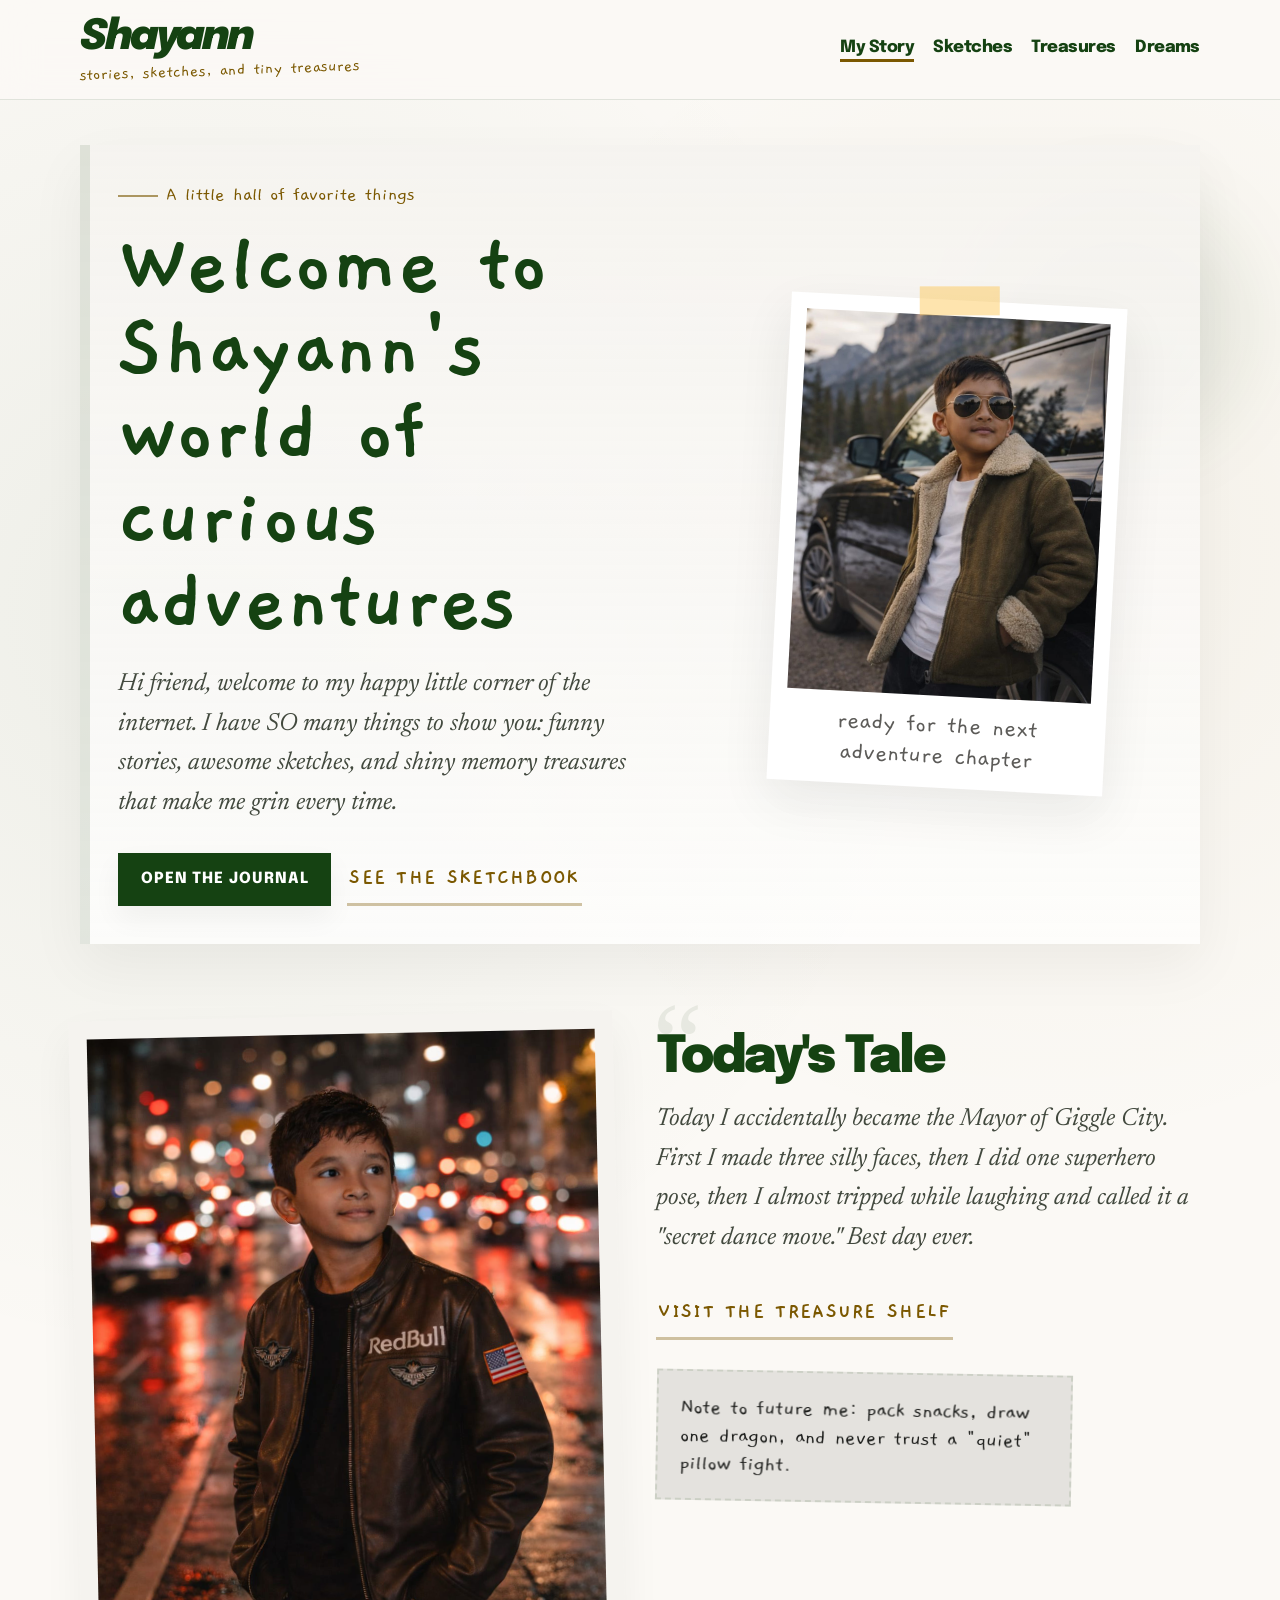
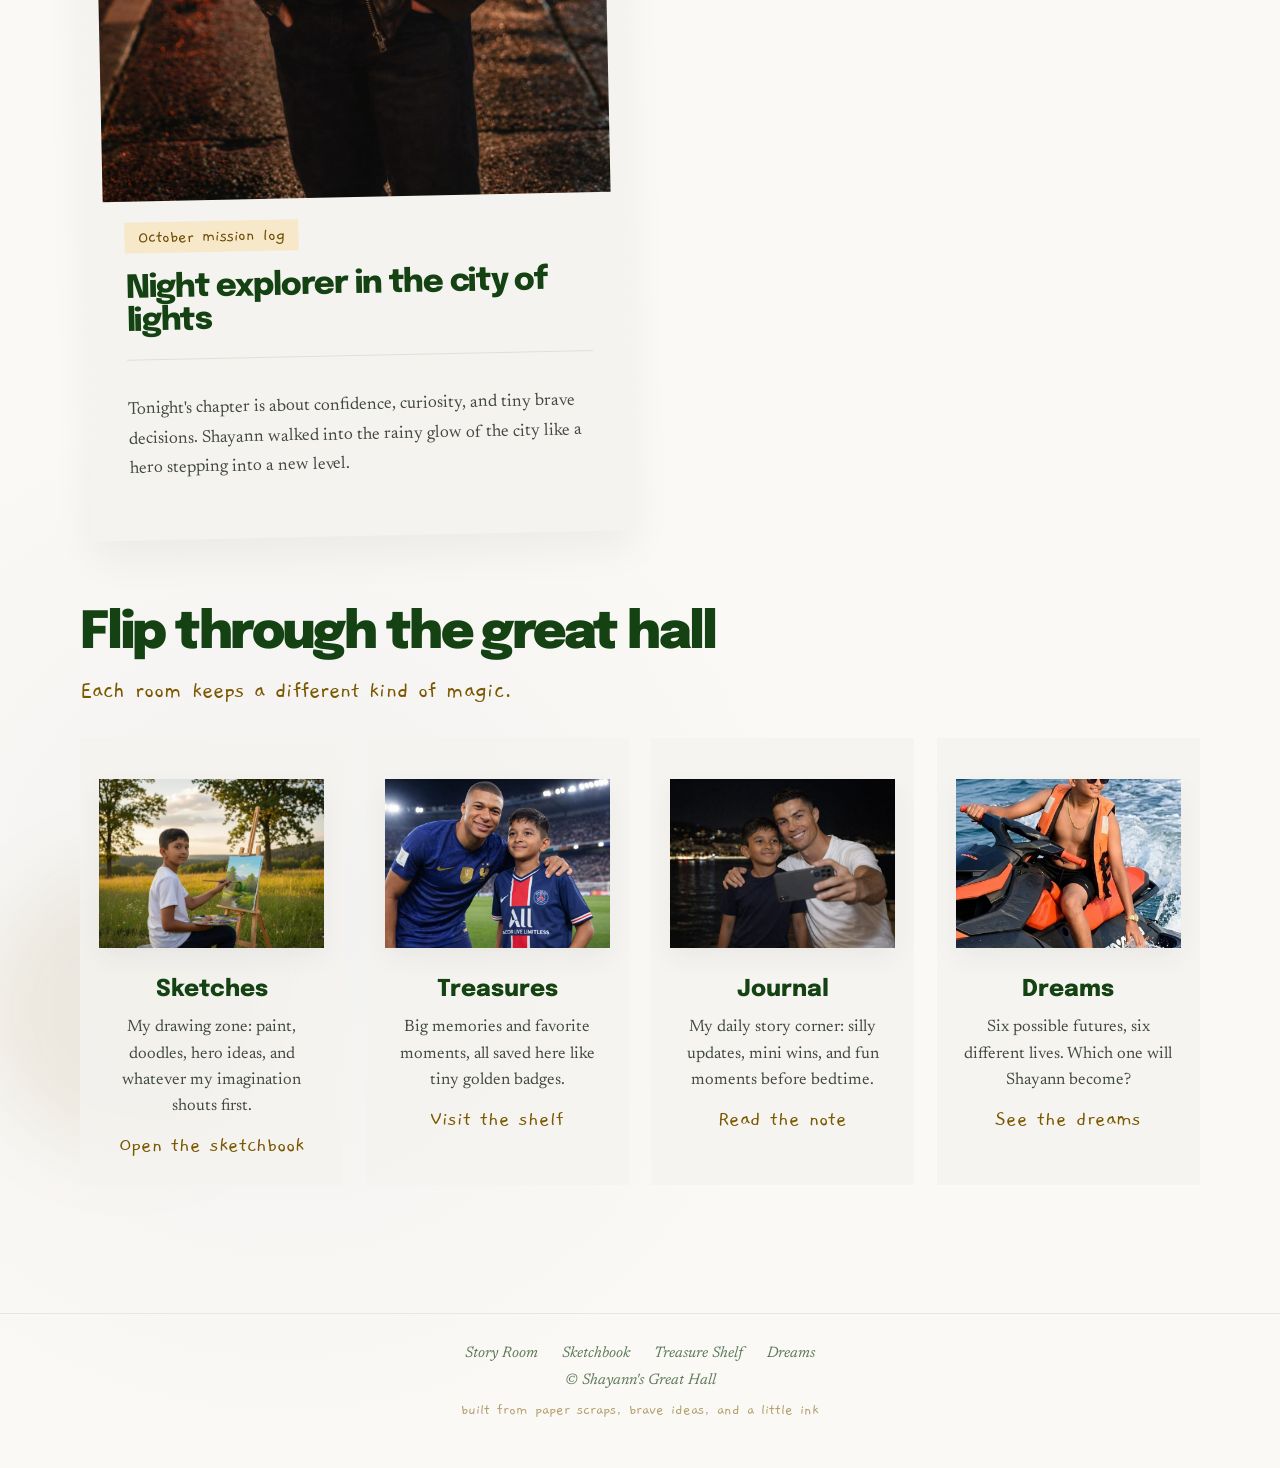
==== site/index.html @ 2a600a36 "Add new pages for My Story and My Treasures, including HTML structure and styling - Created 'my_stor" ====
<!DOCTYPE html>
<html lang="en">
  <head>
    <meta charset="utf-8" />
    <meta name="viewport" content="width=device-width, initial-scale=1.0" />
    <title>Shayann | My Story</title>
    <link rel="preconnect" href="https://fonts.googleapis.com" />
    <link rel="preconnect" href="https://fonts.gstatic.com" crossorigin />
    <link
      href="https://fonts.googleapis.com/css2?family=Epilogue:wght@700;800;900&family=Newsreader:ital,wght@0,400;0,600;1,400;1,600&family=Gaegu:wght@400;700&display=swap"
      rel="stylesheet"
    />
    <link rel="stylesheet" href="assets/styles.css" />
  </head>
  <body>
    <div class="site-shell">
      <header class="site-header">
        <div class="container header-inner">
          <div class="brand-lockup">
            <a class="brand-mark" href="index.html">Shayann</a>
            <div class="brand-note">stories, sketches, and tiny treasures</div>
          </div>
          <nav class="site-nav" aria-label="Primary">
            <a class="nav-link active" href="index.html">My Story</a>
            <a class="nav-link" href="sketches.html">Sketches</a>
            <a class="nav-link" href="treasures.html">Treasures</a>
            <a class="nav-link" href="dreams.html">Dreams</a>
          </nav>
        </div>
      </header>

      <main class="main-content page-atmosphere">
        <div class="container">
          <section class="hero">
            <div class="hero-copy">
              <div class="eyebrow">A little hall of favorite things</div>
              <h1 class="display-title">Welcome to Shayann's world of curious adventures</h1>
              <p class="lead">
                Hi friend, welcome to my happy little corner of the internet. I have SO many things to show you:
                funny stories, awesome sketches, and shiny memory treasures that make me grin every time.
              </p>
              <div class="actions">
                <a class="button" href="#today-tale">Open the journal</a>
                <a class="ghost-button" href="sketches.html">See the sketchbook</a>
              </div>
            </div>

            <figure class="paper-photo">
              <img
                src="assets/images/shayann-suv-mountain-sunglasses.jpeg"
                alt="Shayann standing near a black SUV with mountain scenery in the background"
              />
              <figcaption class="paper-caption">ready for the next adventure chapter</figcaption>
            </figure>
          </section>

          <section class="section story-grid" id="today-tale">
            <article class="paper-card">
              <img
                src="assets/images/shayann-city-lights-leather-jacket.jpeg"
                alt="Shayann in a city street at night with glowing lights in the background"
              />
              <div class="paper-body">
                <div class="date-badge">October mission log</div>
                <h3>Night explorer in the city of lights</h3>
                <div class="story-summary">
                  <p>
                    Tonight's chapter is about confidence, curiosity, and tiny brave decisions. Shayann walked into the
                    rainy glow of the city like a hero stepping into a new level.
                  </p>
                </div>
              </div>
            </article>

            <div>
              <div style="position: relative; padding-top: 1rem;">
                <div class="quote-mark">“</div>
                <h2 class="section-title">Today's Tale</h2>
                <p class="lead" style="margin-top: 0; max-width: 100%;">
                  Today I accidentally became the Mayor of Giggle City. First I made three silly faces, then I did
                  one superhero pose, then I almost tripped while laughing and called it a "secret dance move." 
                  Best day ever.
                </p>
                <div class="actions">
                  <a class="ghost-button" href="treasures.html">Visit the treasure shelf</a>
                </div>
              </div>

              <aside class="sketch-note-card" style="margin-top: 2rem;">
                <p>Note to future me: pack snacks, draw one dragon, and never trust a "quiet" pillow fight.</p>
              </aside>
            </div>
          </section>

          <section class="section">
            <h2 class="section-title">Flip through the great hall</h2>
            <p class="section-note">Each room keeps a different kind of magic.</p>

            <div class="portal-grid">
              <a class="portal-card" href="sketches.html">
                <figure class="portal-thumb">
                  <img src="assets/images/shayann-painting-field.jpeg" alt="Shayann painting in a field" />
                </figure>
                <h3>Sketches</h3>
                <p>My drawing zone: paint, doodles, hero ideas, and whatever my imagination shouts first.</p>
                <span>Open the sketchbook</span>
              </a>

              <a class="portal-card" href="treasures.html">
                <figure class="portal-thumb">
                  <img src="assets/images/shayann-mbappe-stadium.jpeg" alt="Shayann at a football stadium" />
                </figure>
                <h3>Treasures</h3>
                <p>Big memories and favorite moments, all saved here like tiny golden badges.</p>
                <span>Visit the shelf</span>
              </a>

              <a class="portal-card" href="#today-tale">
                <figure class="portal-thumb">
                  <img src="assets/images/shayann-waterfront-ronaldo-selfie.jpeg" alt="Night selfie by the water" />
                </figure>
                <h3>Journal</h3>
                <p>My daily story corner: silly updates, mini wins, and fun moments before bedtime.</p>
                <span>Read the note</span>
              </a>
            </a>

              <a class="portal-card" href="dreams.html">
                <figure class="portal-thumb">
                  <img src="assets/images/dream-jetski-adventure.jpeg" alt="Shayann riding a jetski on the sea with a big smile" />
                </figure>
                <h3>Dreams</h3>
                <p>Six possible futures, six different lives. Which one will Shayann become?</p>
                <span>See the dreams</span>
              </a>
            </div>
          </section>
        </div>
      </main>

      <footer class="site-footer">
        <div class="container footer-inner">
          <div class="footer-links">
            <a href="index.html">Story Room</a>
            <a href="sketches.html">Sketchbook</a>
            <a href="treasures.html">Treasure Shelf</a>
            <a href="dreams.html">Dreams</a>
          </div>
          <div class="footer-copy">© Shayann's Great Hall</div>
          <div class="footer-flourish">built from paper scraps, brave ideas, and a little ink</div>
        </div>
      </footer>
    </div>
  </body>
</html>
---- site/assets/styles.css ----
:root {
  --bg: #fbf9f5;
  --paper: #f5f3ef;
  --paper-strong: #eae8e4;
  --paper-ink: #e4e2de;
  --text: #1b1c1a;
  --text-soft: #42493e;
  --primary: #154212;
  --secondary: #7b5800;
  --secondary-soft: #fdc34d;
  --tertiary: #003091;
  --outline: #c2c9bb;
  --shadow: rgba(27, 28, 26, 0.08);
  --shadow-soft: rgba(27, 28, 26, 0.05);
  --motion-fast: 180ms;
  --motion-mid: 260ms;
  --motion-slow: 520ms;
  --max-width: 1120px;
}

@keyframes riseFadeIn {
  from {
    opacity: 0;
    transform: translateY(18px);
  }
  to {
    opacity: 1;
    transform: translateY(0);
  }
}

@keyframes portalSheen {
  from {
    transform: translateX(-120%);
  }
  to {
    transform: translateX(120%);
  }
}

* {
  box-sizing: border-box;
}

html {
  scroll-behavior: smooth;
}

body {
  margin: 0;
  color: var(--text);
  background:
    radial-gradient(circle at 15% 20%, rgba(21, 66, 18, 0.06), transparent 28%),
    radial-gradient(circle at 82% 18%, rgba(123, 88, 0, 0.05), transparent 22%),
    radial-gradient(circle at 22% 82%, rgba(0, 48, 145, 0.04), transparent 20%),
    var(--bg);
  font-family: "Newsreader", serif;
}

body::before {
  content: "";
  position: fixed;
  inset: 0;
  pointer-events: none;
  opacity: 0.4;
  background-image: radial-gradient(rgba(21, 66, 18, 0.08) 0.7px, transparent 0.7px);
  background-size: 24px 24px;
}

a {
  color: inherit;
  text-decoration: none;
}

img {
  display: block;
  max-width: 100%;
}

.site-shell {
  position: relative;
  overflow-x: clip;
}

.container {
  width: min(calc(100% - 2rem), var(--max-width));
  margin: 0 auto;
}

.site-header {
  position: sticky;
  top: 0;
  z-index: 20;
  backdrop-filter: blur(18px);
  background: rgba(251, 249, 245, 0.9);
  border-bottom: 1px solid rgba(194, 201, 187, 0.45);
}

.header-inner {
  display: flex;
  align-items: center;
  justify-content: space-between;
  gap: 1.25rem;
  padding: 1.1rem 0;
}

.brand-lockup {
  display: flex;
  flex-direction: column;
  gap: 0.2rem;
}

.brand-mark {
  font-family: "Epilogue", sans-serif;
  font-size: clamp(2rem, 4vw, 2.6rem);
  font-weight: 900;
  font-style: italic;
  color: var(--primary);
  letter-spacing: -0.06em;
  line-height: 0.95;
}

.brand-note {
  font-family: "Gaegu", cursive;
  font-size: 1.1rem;
  color: var(--secondary);
  transform: rotate(-2deg);
}

.site-nav {
  display: flex;
  flex-wrap: wrap;
  align-items: center;
  justify-content: flex-end;
  gap: 0.8rem 1.2rem;
}

.nav-link {
  position: relative;
  font-family: "Epilogue", sans-serif;
  font-size: 1.05rem;
  font-weight: 800;
  letter-spacing: -0.03em;
  color: var(--primary);
  padding-bottom: 0.25rem;
  transition: color 180ms ease, transform 180ms ease;
}

.nav-link:hover,
.nav-link:focus-visible {
  color: var(--secondary);
  transform: rotate(-1deg);
}

.nav-link.active::after {
  content: "";
  position: absolute;
  left: 0;
  right: 0;
  bottom: -0.1rem;
  height: 0.18rem;
  background: var(--secondary);
}

.main-content {
  padding: 2.8rem 0 4rem;
}

.main-content > .container > * {
  animation: riseFadeIn var(--motion-slow) ease both;
}

.main-content > .container > *:nth-child(2) {
  animation-delay: 80ms;
}

.main-content > .container > *:nth-child(3) {
  animation-delay: 150ms;
}

.main-content > .container > *:nth-child(4) {
  animation-delay: 220ms;
}

.page-atmosphere {
  position: relative;
}

.page-atmosphere::before,
.page-atmosphere::after {
  content: "";
  position: absolute;
  border-radius: 999px;
  filter: blur(36px);
  pointer-events: none;
  z-index: -1;
}

.page-atmosphere::before {
  top: 6rem;
  right: 2rem;
  width: 16rem;
  height: 16rem;
  background: rgba(21, 66, 18, 0.08);
}

.page-atmosphere::after {
  bottom: 6rem;
  left: -1rem;
  width: 18rem;
  height: 18rem;
  background: rgba(123, 88, 0, 0.08);
}

.hero {
  position: relative;
  display: grid;
  grid-template-columns: 1.15fr 0.85fr;
  gap: 2rem;
  align-items: center;
  padding: clamp(1.5rem, 3vw, 2.8rem);
  background: linear-gradient(180deg, rgba(245, 243, 239, 0.95), rgba(255, 255, 255, 0.72));
  box-shadow: 0 22px 54px var(--shadow-soft);
  transform: rotate(-0.45deg);
}

.hero::before {
  content: "";
  position: absolute;
  inset: 0;
  border-left: 10px solid rgba(194, 201, 187, 0.45);
  pointer-events: none;
}

.hero-copy {
  position: relative;
  z-index: 1;
}

.eyebrow {
  display: inline-flex;
  align-items: center;
  gap: 0.5rem;
  margin-bottom: 1rem;
  font-family: "Gaegu", cursive;
  font-size: 1.25rem;
  color: var(--secondary);
}

.eyebrow::before {
  content: "";
  width: 2.5rem;
  height: 0.12rem;
  background: rgba(123, 88, 0, 0.6);
}

.display-title {
  margin: 0;
  font-family: "Gaegu", cursive;
  font-size: clamp(3rem, 7vw, 5.6rem);
  line-height: 0.94;
  color: var(--primary);
}

.lead {
  max-width: 34rem;
  margin: 1.25rem 0 0;
  font-size: clamp(1.18rem, 2vw, 1.55rem);
  line-height: 1.6;
  color: var(--text-soft);
  font-style: italic;
}

.actions {
  display: flex;
  flex-wrap: wrap;
  gap: 1rem;
  margin-top: 1.8rem;
}

.button,
.ghost-button {
  display: inline-flex;
  align-items: center;
  justify-content: center;
  padding: 0.95rem 1.4rem;
  font-family: "Epilogue", sans-serif;
  font-size: 0.96rem;
  font-weight: 800;
  letter-spacing: 0.06em;
  text-transform: uppercase;
  transition: transform var(--motion-fast) ease, background var(--motion-fast) ease, color var(--motion-fast) ease, box-shadow var(--motion-fast) ease;
}

.button {
  color: #fff;
  background: var(--primary);
  box-shadow: 0 12px 28px var(--shadow-soft);
}

.button:hover,
.button:focus-visible {
  transform: translateY(-3px) rotate(1deg);
  box-shadow: 0 14px 30px var(--shadow-soft);
}

.ghost-button {
  color: var(--secondary);
  border-bottom: 0.2rem solid rgba(123, 88, 0, 0.35);
  font-family: "Gaegu", cursive;
  font-size: 1.35rem;
  padding: 0.75rem 0.15rem;
}

.ghost-button:hover,
.ghost-button:focus-visible {
  transform: translateY(-2px) rotate(-2deg);
}

.paper-photo {
  position: relative;
  width: min(100%, 21rem);
  margin-inline: auto;
  padding: 1rem;
  background: #fff;
  box-shadow: 0 20px 50px var(--shadow);
  transform: rotate(3deg);
}

.paper-photo::before {
  content: "";
  position: absolute;
  top: -0.9rem;
  left: 50%;
  width: 5rem;
  height: 1.8rem;
  transform: translateX(-50%) rotate(-3deg);
  background: rgba(253, 195, 77, 0.45);
}

.paper-photo img {
  aspect-ratio: 4 / 5;
  object-fit: cover;
}

.paper-caption {
  margin: 0.9rem 0 0;
  text-align: center;
  font-family: "Gaegu", cursive;
  font-size: 1.6rem;
  color: #5c5b58;
}

.section {
  margin-top: 4.5rem;
}

.section-title {
  margin: 0 0 1rem;
  font-family: "Epilogue", sans-serif;
  font-size: clamp(2rem, 4vw, 3.2rem);
  font-weight: 900;
  letter-spacing: -0.05em;
  color: var(--primary);
}

.section-note {
  margin: 0 0 2rem;
  font-family: "Gaegu", cursive;
  font-size: 1.5rem;
  color: var(--secondary);
}

.story-grid,
.feature-grid {
  display: grid;
  grid-template-columns: repeat(2, minmax(0, 1fr));
  gap: 2rem;
  align-items: start;
}

.paper-card,
.artifact-card,
.metric-card,
.sketch-card,
.feature-card {
  position: relative;
  background: var(--paper);
  box-shadow: 0 18px 42px var(--shadow-soft);
}

.paper-card,
.artifact-card,
.sketch-card,
.dream-card,
.feature-visual,
.portal-card {
  transition: box-shadow var(--motion-mid) ease, translate var(--motion-mid) ease, filter var(--motion-mid) ease;
}

.paper-card:hover,
.paper-card:focus-within,
.artifact-card:hover,
.artifact-card:focus-within,
.sketch-card:hover,
.sketch-card:focus-within,
.dream-card:hover,
.dream-card:focus-within,
.feature-visual:hover,
.feature-visual:focus-within,
.portal-card:hover,
.portal-card:focus-within {
  translate: 0 -6px;
  box-shadow: 0 24px 50px var(--shadow);
  filter: saturate(1.04);
}

.paper-card {
  padding: 1.1rem;
  transform: rotate(-1.2deg);
}

.paper-card img,
.feature-visual img,
.artifact-image img,
.sketch-image img {
  width: 100%;
  height: 100%;
  object-fit: cover;
  object-position: center;
}

.paper-card .paper-body,
.artifact-body,
.feature-copy,
.metric-card,
.sketch-note-card {
  padding: 1.35rem;
}

.paper-meta,
.small-meta {
  display: inline-flex;
  align-items: center;
  gap: 0.45rem;
  font-family: "Gaegu", cursive;
  color: #77715f;
}

.paper-body h3,
.feature-copy h3,
.artifact-body h3,
.sketch-body h3 {
  margin: 0.45rem 0 0;
  font-family: "Epilogue", sans-serif;
  font-size: 2rem;
  font-weight: 800;
  letter-spacing: -0.04em;
  color: var(--primary);
}

.paper-body p,
.feature-copy p,
.artifact-body p,
.sketch-body p,
.metric-card p {
  color: var(--text-soft);
  line-height: 1.7;
  font-size: 1.08rem;
}

.quote-mark {
  position: absolute;
  top: -2.4rem;
  left: -0.2rem;
  font-size: 7rem;
  color: rgba(21, 66, 18, 0.08);
  font-family: serif;
}

.sketch-note-card {
  max-width: 26rem;
  background: var(--paper-ink);
  border: 2px dashed rgba(194, 201, 187, 0.7);
  transform: rotate(1deg);
}

.sketch-note-card p {
  margin: 0;
  font-family: "Gaegu", cursive;
  font-size: 1.4rem;
}

.portal-grid,
.artifact-grid,
.sketch-grid {
  display: grid;
  gap: 1.4rem;
}

.portal-grid,
.artifact-grid {
  grid-template-columns: repeat(auto-fill, minmax(220px, 1fr));
}

.artifact-grid {
  grid-template-columns: repeat(3, minmax(0, 1fr));
}

.portal-card {
  display: flex;
  flex-direction: column;
  align-items: center;
  text-align: center;
  gap: 0.85rem;
  padding: 1.6rem 1.2rem;
  background: rgba(245, 243, 239, 0.82);
  transition: transform 180ms ease, border-color 180ms ease;
}

.portal-card:hover,
.portal-card:focus-visible {
  transform: translateY(-6px);
}

.portal-card:focus-visible {
  outline: 3px solid rgba(0, 48, 145, 0.45);
  outline-offset: 4px;
}

.portal-icon {
  width: 6.4rem;
  aspect-ratio: 1;
  display: grid;
  place-items: center;
  border-radius: 999px;
  border: 4px dashed rgba(21, 66, 18, 0.18);
  background: var(--paper-strong);
  font-size: 2.5rem;
  color: var(--primary);
  font-family: "Epilogue", sans-serif;
  font-weight: 900;
}

.portal-thumb {
  position: relative;
  width: 100%;
  aspect-ratio: 4 / 3;
  overflow: hidden;
  box-shadow: 0 10px 26px var(--shadow-soft);
}

.portal-thumb img {
  width: 100%;
  height: 100%;
  object-fit: cover;
  transition: transform var(--motion-mid) ease;
}

.portal-thumb::after {
  content: "";
  position: absolute;
  inset: 0;
  background: linear-gradient(112deg, transparent 28%, rgba(255, 255, 255, 0.55) 48%, transparent 70%);
  transform: translateX(-120%);
  pointer-events: none;
}

.portal-card:hover .portal-thumb img,
.portal-card:focus-visible .portal-thumb img {
  transform: scale(1.07);
}

.portal-card:hover .portal-thumb::after,
.portal-card:focus-visible .portal-thumb::after {
  animation: portalSheen 900ms ease;
}

.portal-card h3,
.portal-card p,
.portal-card span {
  margin: 0;
}

.portal-card h3 {
  font-family: "Epilogue", sans-serif;
  font-size: 1.45rem;
  font-weight: 800;
  color: var(--primary);
}

.portal-card p {
  color: var(--text-soft);
  font-size: 1.03rem;
  line-height: 1.6;
}

.portal-card span {
  font-family: "Gaegu", cursive;
  font-size: 1.35rem;
  color: var(--secondary);
}

.page-title {
  margin-bottom: 2.5rem;
}

.page-title h1 {
  margin: 0;
  display: inline-block;
  position: relative;
  font-family: "Epilogue", sans-serif;
  font-size: clamp(3rem, 6vw, 4.8rem);
  font-weight: 900;
  color: var(--primary);
  letter-spacing: -0.06em;
  transform: rotate(-1deg);
}

.page-title h1::after {
  content: "";
  position: absolute;
  left: 0;
  right: 0;
  bottom: -0.35rem;
  height: 0.35rem;
  background: rgba(123, 88, 0, 0.2);
}

.page-title p {
  margin: 0.9rem 0 0;
  font-family: "Gaegu", cursive;
  font-size: 1.7rem;
  color: var(--secondary);
  transform: rotate(1deg);
}

.sketch-grid {
  grid-template-columns: 1.2fr 0.85fr 1.1fr;
  align-items: start;
}

.sketch-card {
  padding: 1rem;
  border: 2px solid var(--primary);
  border-radius: 2% 98% 4% 96% / 96% 4% 98% 2%;
}

.sketch-card:nth-child(1) {
  transform: rotate(-2deg);
}

.sketch-card:nth-child(2) {
  transform: rotate(3deg) translateY(3rem);
}

.sketch-card:nth-child(3) {
  transform: rotate(-1deg) translateY(1.5rem);
}

.sketch-image {
  overflow: hidden;
  background: var(--paper-strong);
}

.sketch-image.portrait {
  aspect-ratio: 4 / 5;
}

.sketch-image.square {
  aspect-ratio: 1;
}

.sketch-image.wide {
  aspect-ratio: 16 / 9;
}

.sketch-image.selfie-frame {
  aspect-ratio: 4 / 5;
}

.sketch-image.selfie-frame img {
  object-position: center top;
}

.sketch-body {
  padding-top: 1rem;
}

.annotation {
  margin-top: 0.8rem;
  font-family: "Gaegu", cursive;
  color: var(--secondary);
  font-size: 1.35rem;
}

.cta-panel {
  position: relative;
  margin-top: 4rem;
  padding: 2rem 1.5rem;
  text-align: center;
}

.cta-panel::before {
  content: "";
  position: absolute;
  inset: 15% 32%;
  background: rgba(15, 69, 190, 0.08);
  filter: blur(40px);
  border-radius: 999px;
}

.cta-panel > * {
  position: relative;
  z-index: 1;
}

.feature-grid {
  grid-template-columns: 1.2fr 0.8fr;
}

.feature-visual {
  position: relative;
  padding: 0.8rem;
  background: #fff;
  box-shadow: 0 24px 52px var(--shadow);
  transform: rotate(1deg);
}

.feature-visual::before {
  content: "Magic found here";
  position: absolute;
  top: 1rem;
  right: 1rem;
  padding: 0.3rem 0.75rem;
  background: var(--secondary-soft);
  font-family: "Gaegu", cursive;
  font-size: 1.15rem;
  transform: rotate(-2deg);
}

.feature-visual img {
  aspect-ratio: 4 / 3;
}

.feature-copy {
  background: rgba(245, 243, 239, 0.92);
}

.stat-list {
  display: grid;
  gap: 0.8rem;
  margin-top: 1.4rem;
}

.stat-row {
  display: flex;
  align-items: center;
  justify-content: space-between;
  gap: 1rem;
  padding-bottom: 0.55rem;
  border-bottom: 1px solid rgba(194, 201, 187, 0.4);
}

.stat-row span:first-child {
  font-family: "Gaegu", cursive;
  font-size: 1.3rem;
  color: var(--secondary);
}

.stat-row strong {
  font-family: "Epilogue", sans-serif;
  font-size: 1.35rem;
  color: var(--primary);
}

.artifact-card {
  display: flex;
  flex-direction: column;
  min-height: 100%;
  padding: 1rem;
}

.date-badge {
  display: inline-flex;
  align-items: center;
  gap: 0.45rem;
  margin-bottom: 0.7rem;
  padding: 0.25rem 0.8rem;
  background: rgba(253, 195, 77, 0.23);
  font-family: "Gaegu", cursive;
  font-size: 1.15rem;
  color: #6b4b00;
}

.story-summary {
  margin-top: 1.35rem;
  padding-top: 1.1rem;
  border-top: 1px solid rgba(194, 201, 187, 0.45);
}

.artifact-card:nth-child(1) {
  transform: rotate(-1deg);
}

.artifact-card:nth-child(2) {
  background: var(--paper-ink);
  transform: rotate(1deg);
}

.artifact-card:nth-child(3) {
  transform: rotate(-2deg);
}

.artifact-image {
  position: relative;
  overflow: hidden;
  aspect-ratio: 4 / 3;
}

.artifact-image.portrait-frame {
  aspect-ratio: 4 / 5;
  background: #f7f4ef;
}

.artifact-image.portrait-frame img {
  object-fit: contain;
  object-position: center top;
  padding: 0.35rem;
}

.artifact-tag {
  position: absolute;
  top: 0.7rem;
  right: 0.7rem;
  padding: 0.35rem 0.55rem;
  background: var(--tertiary);
  color: #fff;
  font-family: "Epilogue", sans-serif;
  font-size: 0.7rem;
  font-weight: 800;
  text-transform: uppercase;
  letter-spacing: 0.08em;
}

.meter {
  margin-top: auto;
}

.meter-row {
  display: flex;
  justify-content: space-between;
  align-items: center;
  font-family: "Gaegu", cursive;
  color: var(--secondary);
  font-size: 1.15rem;
}

.meter-track {
  margin-top: 0.35rem;
  height: 0.25rem;
  background: rgba(194, 201, 187, 0.35);
}

.meter-fill {
  height: 100%;
  background: currentColor;
}

.counter-strip {
  margin-top: 4rem;
  padding: 1.3rem 1.6rem;
  text-align: center;
  border: 2px dashed rgba(194, 201, 187, 0.7);
  transform: rotate(1deg);
}

.counter-strip p {
  margin: 0;
  font-family: "Gaegu", cursive;
}

.counter-main {
  font-size: 2rem;
  color: var(--primary);
}

.counter-sub {
  margin-top: 0.35rem;
  font-size: 1.1rem;
  color: rgba(27, 28, 26, 0.55);
}

/* Dreams Page */
.dreams-intro {
  padding: clamp(2rem, 4vw, 3.25rem);
  background: linear-gradient(180deg, rgba(245, 243, 239, 0.96), rgba(255, 255, 255, 0.78));
  box-shadow: 0 22px 54px var(--shadow-soft);
  margin-bottom: 3rem;
}

.dreams-intro--ticker {
  display: grid;
  grid-template-columns: minmax(0, 1.35fr) minmax(280px, 0.65fr);
  gap: 1.5rem;
  align-items: end;
}

.dreams-intro-copy .page-title {
  margin-bottom: 0;
  max-width: 54rem;
}

.dreams-intro-copy .page-title h1 {
  font-family: "Moo Lah Lah", "Gaegu", cursive;
  font-weight: 400;
  letter-spacing: 0.01em;
  line-height: 1.02;
  font-size: clamp(2.75rem, 6.2vw, 5.2rem);
  text-wrap: balance;
  text-wrap: pretty;
  transform: translateY(0.05rem);
}

.dreams-manifesto {
  margin: 0 0 1.2rem;
  max-width: 42rem;
  font-family: "Newsreader", serif;
  font-style: italic;
  font-size: clamp(1.08rem, 1.9vw, 1.35rem);
  line-height: 1.7;
  color: var(--text-soft);
}

.dreams-intro-panel {
  align-self: stretch;
  display: flex;
  flex-direction: column;
  justify-content: flex-start;
  gap: 1rem;
  padding: 1.25rem;
  background: rgba(255, 255, 255, 0.72);
  border: 1px solid rgba(194, 201, 187, 0.45);
}

.future-motion {
  width: min(13rem, 100%);
  margin-left: auto;
  display: grid;
  gap: 0.4rem;
}

.future-motion-track {
  position: relative;
  height: 0.62rem;
  border-radius: 999px;
  background: linear-gradient(90deg, rgba(123, 88, 0, 0.18), rgba(21, 66, 18, 0.4));
  overflow: hidden;
}

.future-motion-track::before {
  content: "";
  position: absolute;
  inset: 0;
  background: repeating-linear-gradient(
    90deg,
    transparent 0,
    transparent 10px,
    rgba(255, 255, 255, 0.32) 10px,
    rgba(255, 255, 255, 0.32) 13px
  );
}

.future-motion-goal,
.future-motion-dot {
  position: absolute;
  top: 50%;
  transform: translateY(-50%);
}

.future-motion-goal {
  right: 0.2rem;
  width: 0.72rem;
  height: 0.72rem;
  border-radius: 999px;
  border: 2px solid rgba(21, 66, 18, 0.9);
  background: rgba(251, 249, 245, 0.9);
}

.future-motion-dot {
  left: -0.9rem;
  width: 0.8rem;
  height: 0.8rem;
  border-radius: 999px;
  background: rgba(253, 195, 77, 1);
  box-shadow: 0 0 0 4px rgba(253, 195, 77, 0.18);
  animation: futureMove 2.8s cubic-bezier(0.55, 0.02, 0.29, 0.98) infinite;
}

.future-motion-text {
  font-family: "Gaegu", cursive;
  font-size: 1.18rem;
  text-align: right;
  color: var(--secondary);
}

@keyframes futureMove {
  0% {
    left: -0.9rem;
  }
  72% {
    left: calc(100% - 1.35rem);
  }
  100% {
    left: -0.9rem;
  }
}

.dreams-panel-kicker,
.dream-card-kicker {
  font-family: "Gaegu", cursive;
  color: var(--secondary);
}

.dreams-panel-kicker {
  font-size: 1.2rem;
}

.dreams-intro-panel p {
  margin: 0;
  color: var(--text-soft);
  line-height: 1.7;
  font-size: 1.03rem;
}

.dreams-panel-meta {
  display: flex;
  flex-wrap: wrap;
  gap: 0.55rem;
}

.dreams-panel-meta span {
  padding: 0.32rem 0.7rem;
  background: rgba(21, 66, 18, 0.08);
  font-family: "Epilogue", sans-serif;
  font-size: 0.72rem;
  font-weight: 800;
  letter-spacing: 0.08em;
  text-transform: uppercase;
  color: var(--primary);
}

.dreams-ticker-shell {
  margin-top: 3.5rem;
}

.dreams-ticker-header {
  display: grid;
  gap: 1.2rem;
  margin-bottom: 1.8rem;
}

.dream-ticker-rail {
  display: flex;
  gap: 0.8rem;
  overflow-x: auto;
  padding-bottom: 0.25rem;
  scrollbar-width: thin;
}

.dream-ticker-rail span {
  flex: 0 0 auto;
  padding: 0.55rem 0.95rem;
  border: 1px dashed rgba(194, 201, 187, 0.9);
  background: rgba(245, 243, 239, 0.9);
  font-family: "Epilogue", sans-serif;
  font-size: 0.78rem;
  font-weight: 800;
  letter-spacing: 0.08em;
  text-transform: uppercase;
  color: var(--primary);
}

.dream-card-grid {
  display: grid;
  grid-template-columns: repeat(3, minmax(0, 1fr));
  gap: 1.4rem;
  align-items: stretch;
}

.dream-card {
  display: grid;
  grid-template-rows: auto 1fr;
  min-height: 100%;
  overflow: hidden;
  background: linear-gradient(180deg, rgba(255, 255, 255, 0.95), rgba(245, 243, 239, 0.96));
  border: 1px solid rgba(194, 201, 187, 0.45);
  box-shadow: 0 16px 38px var(--shadow-soft);
  transition: transform 180ms ease, box-shadow 180ms ease, border-color 180ms ease;
}

.dream-card:hover,
.dream-card:focus-within,
.dream-card:focus-visible {
  transform: translateY(-6px);
  box-shadow: 0 24px 48px var(--shadow);
  border-color: var(--dream-accent, var(--primary));
}

.dream-card:focus-visible {
  outline: 3px solid rgba(0, 48, 145, 0.22);
  outline-offset: 2px;
}

.dream-card-media {
  position: relative;
  overflow: hidden;
  aspect-ratio: 4 / 4.7;
  background: var(--paper-strong);
}

.dream-card-media::after {
  content: "";
  position: absolute;
  inset: auto 0 0;
  height: 45%;
  background: linear-gradient(180deg, transparent, rgba(27, 28, 26, 0.78));
  pointer-events: none;
}

.dream-card-media img {
  width: 100%;
  height: 100%;
  object-fit: cover;
  object-position: center top;
  transition: transform 220ms ease;
}

.dream-card:hover .dream-card-media img,
.dream-card:focus-within .dream-card-media img,
.dream-card:focus-visible .dream-card-media img {
  transform: scale(1.03);
}

.dream-card-chip,
.dream-card-hint {
  position: absolute;
  z-index: 1;
}

.dream-card-chip {
  top: 0.8rem;
  left: 0.8rem;
  padding: 0.36rem 0.58rem;
  background: rgba(255, 255, 255, 0.94);
  color: var(--dream-accent, var(--primary));
  font-family: "Epilogue", sans-serif;
  font-size: 0.72rem;
  font-weight: 900;
  letter-spacing: 0.08em;
}

.dream-card-hint {
  right: 0.8rem;
  bottom: 0.8rem;
  padding: 0.32rem 0.6rem;
  background: rgba(27, 28, 26, 0.72);
  color: #fff;
  font-family: "Gaegu", cursive;
  font-size: 1rem;
}

.dream-card-body {
  display: grid;
  grid-template-rows: auto auto auto 1fr;
  gap: 0.7rem;
  padding: 1.15rem 1.15rem 1.25rem;
}

.dream-card-kicker {
  font-size: 1.15rem;
}

.dream-card-role {
  margin: 0;
  font-family: "Epilogue", sans-serif;
  font-size: clamp(1.7rem, 2.4vw, 2.35rem);
  font-weight: 900;
  line-height: 0.95;
  letter-spacing: -0.05em;
  color: var(--dream-accent, var(--primary));
}

.dream-card-blurb,
.dream-card-why {
  margin: 0;
  color: var(--text-soft);
  line-height: 1.68;
}

.dream-card-reveal {
  display: grid;
  gap: 0.8rem;
  align-content: start;
  margin-top: 0.15rem;
}

.dream-card-quote {
  margin: 0;
  padding-left: 0.9rem;
  border-left: 0.2rem solid var(--dream-accent-soft, rgba(21, 66, 18, 0.22));
  font-family: "Newsreader", serif;
  font-style: italic;
  font-size: 1.14rem;
  line-height: 1.6;
  color: var(--text);
}

.dream-card .dream-badges {
  margin-top: 0;
}

.dream-badges {
  display: flex;
  flex-wrap: wrap;
  gap: 0.45rem;
}

.dream-badge {
  display: inline-block;
  padding: 0.3rem 0.8rem;
  font-family: "Epilogue", sans-serif;
  font-size: 0.72rem;
  font-weight: 800;
  letter-spacing: 0.08em;
  text-transform: uppercase;
  border: 1px solid rgba(194, 201, 187, 0.8);
  color: var(--dream-accent, var(--text-soft));
  background: rgba(255, 255, 255, 0.74);
}

.dream-card--wide {
  grid-column: span 2;
  grid-template-columns: minmax(260px, 0.85fr) minmax(0, 1.15fr);
  grid-template-rows: 1fr;
}

.dream-card--wide .dream-card-media {
  aspect-ratio: auto;
  min-height: 100%;
}

.dream-card--wide .dream-card-body {
  padding: 1.4rem;
}

.dreams-close {
  margin-top: 4rem;
  text-align: center;
}

.dreams-note {
  max-width: 36rem;
  margin-inline: auto;
  transform: rotate(-1deg);
}

.dreams-actions {
  justify-content: center;
  margin-top: 2.5rem;
}

@media (max-width: 1120px) {
  .dream-card-grid {
    grid-template-columns: repeat(2, minmax(0, 1fr));
  }
}

@media (max-width: 960px) {
  .dreams-intro--ticker {
    grid-template-columns: 1fr;
  }

  .dream-card-grid {
    grid-template-columns: 1fr;
  }

  .dream-card--wide {
    grid-column: auto;
    grid-template-columns: 1fr;
    grid-template-rows: auto 1fr;
  }

  .dream-card--wide .dream-card-media {
    aspect-ratio: 4 / 4.7;
  }
}

@media (hover: hover) and (pointer: fine) {
  .dream-card-reveal {
    max-height: 0;
    opacity: 0;
    overflow: hidden;
    transition: max-height 200ms ease, opacity 180ms ease;
  }

  .dream-card:hover .dream-card-reveal,
  .dream-card:focus-within .dream-card-reveal,
  .dream-card:focus-visible .dream-card-reveal {
    max-height: 18rem;
    opacity: 1;
  }
}

@media (max-width: 560px) {
  .dreams-intro {
    padding: 1.4rem;
  }

  .dreams-intro-copy .page-title h1 {
    font-size: 2.45rem;
  }

  .future-motion {
    width: min(11rem, 100%);
  }

  .dream-card-body {
    padding: 1rem;
  }

  .dream-card-role {
    font-size: 1.9rem;
  }

  .dream-card-quote {
    font-size: 1.05rem;
  }

  .dream-card-hint {
    font-size: 0.92rem;
  }
}

.site-footer {
  margin-top: 4rem;
  border-top: 1px solid rgba(194, 201, 187, 0.35);
}

@media (prefers-reduced-motion: reduce) {
  .main-content > .container > *,
  .paper-card,
  .artifact-card,
  .sketch-card,
  .dream-card,
  .feature-visual,
  .portal-card,
  .portal-thumb img,
  .portal-thumb::after,
  .button,
  .ghost-button {
    animation: none !important;
    transition: none !important;
  }

  .paper-card:hover,
  .artifact-card:hover,
  .sketch-card:hover,
  .dream-card:hover,
  .feature-visual:hover,
  .portal-card:hover {
    translate: 0 0;
    filter: none;
  }
}

.footer-inner {
  display: flex;
  flex-direction: column;
  align-items: center;
  gap: 0.75rem;
  padding: 2rem 0 3rem;
  text-align: center;
}

.footer-links {
  display: flex;
  flex-wrap: wrap;
  justify-content: center;
  gap: 1rem 1.5rem;
}

.footer-links a,
.footer-copy {
  font-size: 0.95rem;
  font-style: italic;
  color: rgba(21, 66, 18, 0.7);
}

.footer-flourish {
  font-family: "Gaegu", cursive;
  color: rgba(123, 88, 0, 0.55);
}

@media (max-width: 1120px) {
  .hero {
    grid-template-columns: 1fr 0.95fr;
    gap: 1.35rem;
  }

  .display-title {
    font-size: clamp(2.6rem, 6vw, 4.6rem);
  }
}

@media (max-width: 960px) {
  .hero,
  .story-grid,
  .feature-grid,
  .sketch-grid,
  .portal-grid,
  .artifact-grid {
    grid-template-columns: 1fr;
  }

  .sketch-card:nth-child(1),
  .sketch-card:nth-child(2),
  .sketch-card:nth-child(3),
  .artifact-card:nth-child(1),
  .artifact-card:nth-child(2),
  .artifact-card:nth-child(3) {
    transform: none;
  }

  .site-nav {
    justify-content: flex-start;
  }

  .paper-photo {
    width: min(100%, 24rem);
  }

  .sketch-note-card {
    max-width: none;
  }
}

@media (max-width: 720px) {
  .header-inner {
    flex-direction: column;
    align-items: flex-start;
  }

  .site-nav {
    width: 100%;
    justify-content: flex-start;
    gap: 0.6rem 0.8rem;
  }

  .nav-link {
    font-size: 0.95rem;
    padding: 0.25rem 0.5rem;
    background: rgba(245, 243, 239, 0.9);
  }

  .main-content {
    padding-top: 2rem;
  }

  .container {
    width: min(calc(100% - 1.25rem), var(--max-width));
  }

  .hero,
  .paper-card,
  .feature-visual,
  .counter-strip {
    transform: none;
  }

  .page-atmosphere::before,
  .page-atmosphere::after {
    opacity: 0.55;
  }

  .button,
  .ghost-button {
    width: 100%;
  }

  .display-title {
    font-size: 2.7rem;
  }

  .page-title p,
  .section-note,
  .annotation {
    font-size: 1.35rem;
  }
}

@media (max-width: 560px) {
  .brand-mark {
    font-size: 1.9rem;
  }

  .brand-note {
    font-size: 1rem;
  }

  .section-title {
    font-size: 1.85rem;
  }

  .page-title h1 {
    font-size: 2.25rem;
  }

  .lead,
  .paper-body p,
  .feature-copy p,
  .artifact-body p,
  .sketch-body p {
    font-size: 1rem;
  }

  .paper-caption,
  .page-title p,
  .section-note,
  .annotation {
    font-size: 1.12rem;
  }

  .portal-icon {
    width: 5rem;
    font-size: 2rem;
  }

  .portal-thumb {
    aspect-ratio: 16 / 10;
  }

  .counter-main {
    font-size: 1.45rem;
  }
}
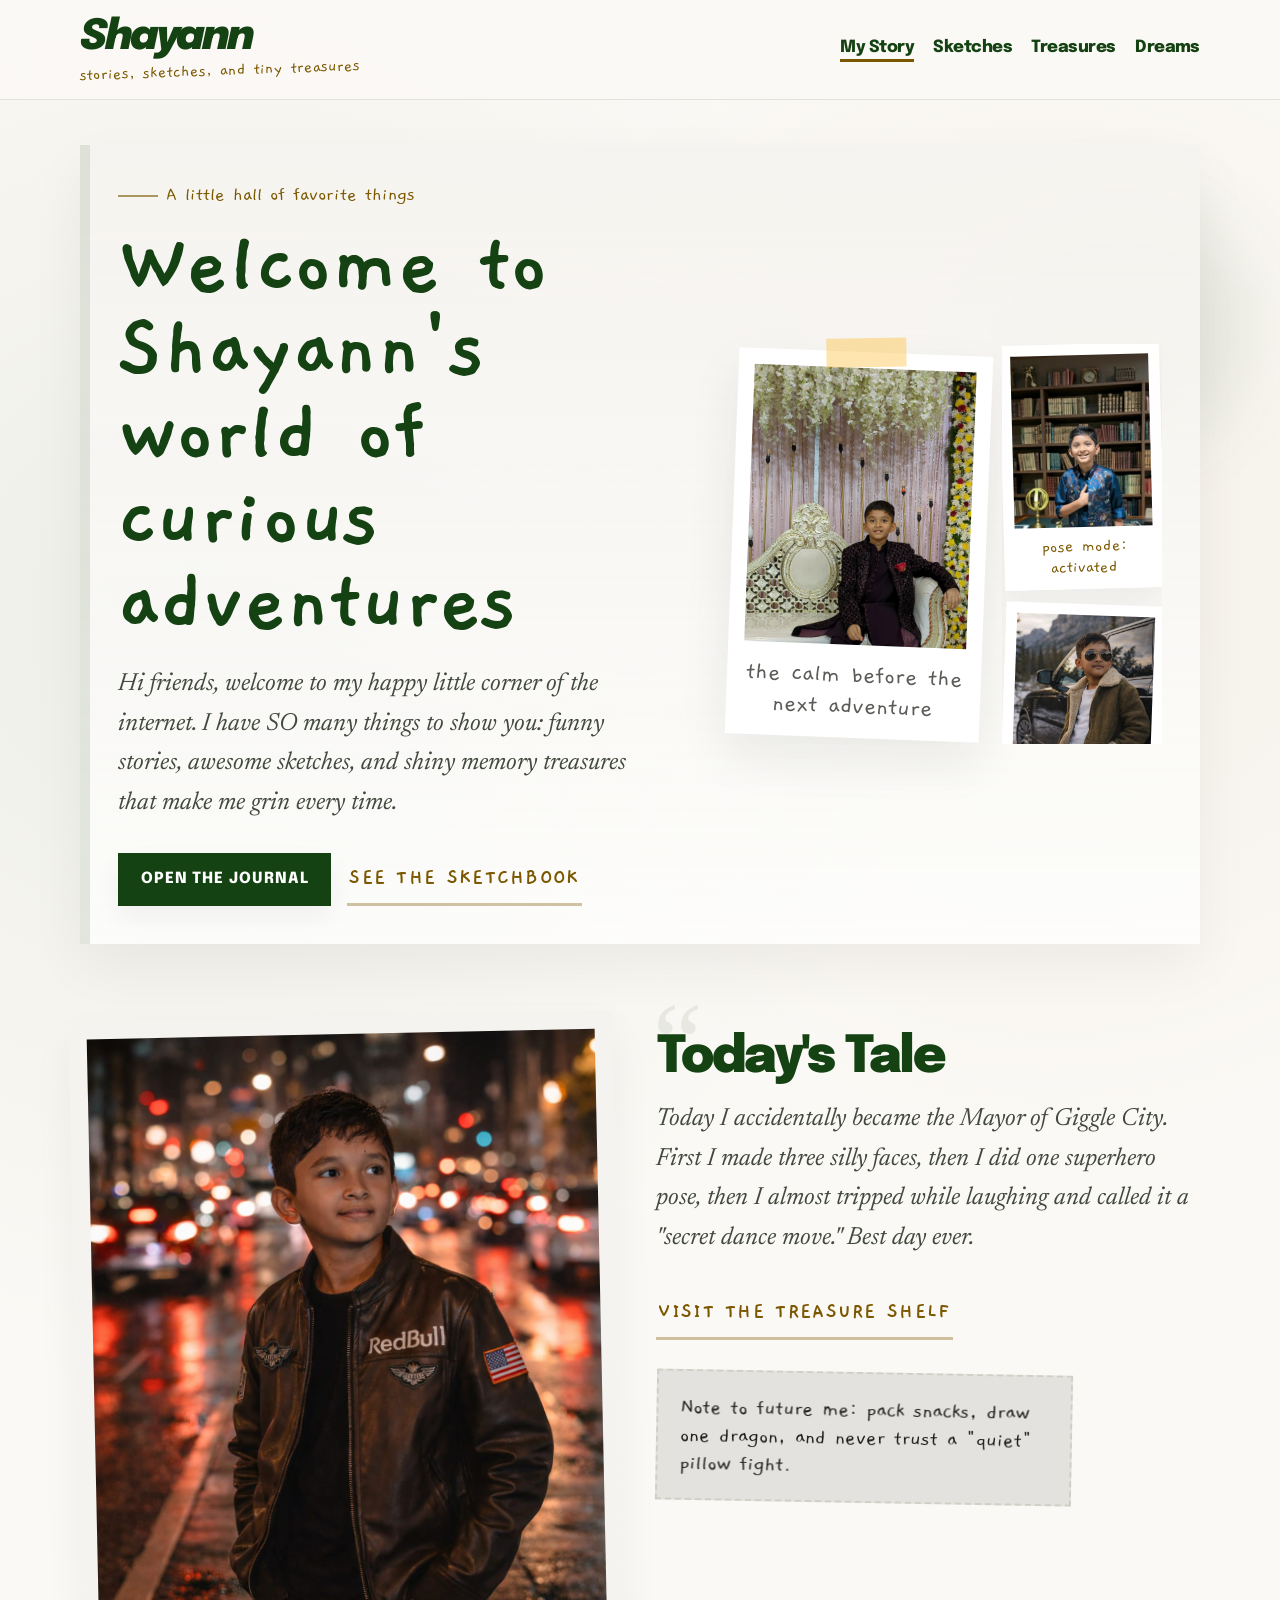
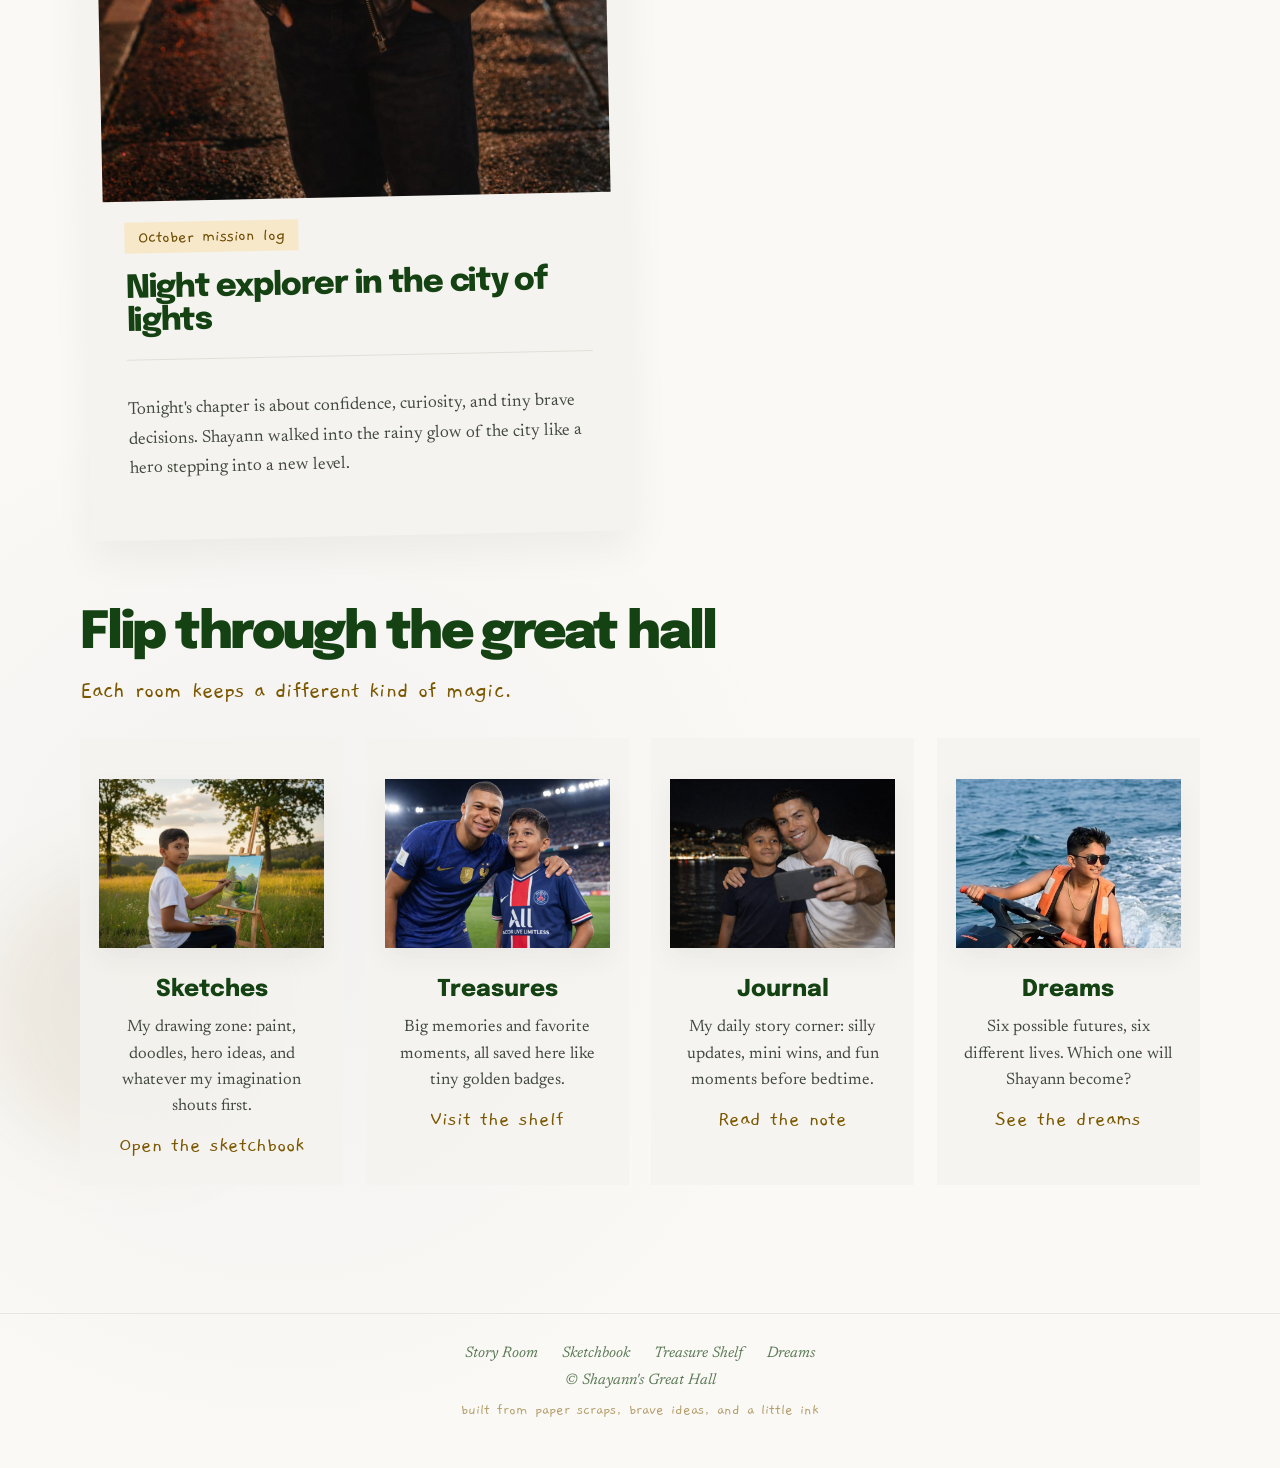
==== commit 009f3b0f: "feat: add new images and enhance homepage layout with hero gallery and carousel" ====
--- a/site/index.html
+++ b/site/index.html
@@ -36,7 +36,7 @@
               <div class="eyebrow">A little hall of favorite things</div>
               <h1 class="display-title">Welcome to Shayann's world of curious adventures</h1>
               <p class="lead">
-                Hi friend, welcome to my happy little corner of the internet. I have SO many things to show you:
+                Hi friends, welcome to my happy little corner of the internet. I have SO many things to show you:
                 funny stories, awesome sketches, and shiny memory treasures that make me grin every time.
               </p>
               <div class="actions">
@@ -45,13 +45,28 @@
               </div>
             </div>
 
-            <figure class="paper-photo">
-              <img
-                src="assets/images/shayann-suv-mountain-sunglasses.jpeg"
-                alt="Shayann standing near a black SUV with mountain scenery in the background"
-              />
-              <figcaption class="paper-caption">ready for the next adventure chapter</figcaption>
-            </figure>
+            <div class="hero-gallery" aria-label="Shayann photo highlights">
+              <figure class="paper-photo hero-main-photo">
+                <img
+                  src="assets/images/home-couch.jpeg"
+                  alt="Shayann relaxing on a couch and smiling toward the camera"
+                />
+                <figcaption class="paper-caption">the calm before the next adventure</figcaption>
+              </figure>
+
+              <aside class="hero-carousel" aria-label="Quick photo carousel">
+                <div class="hero-carousel-track">
+                  <figure class="hero-carousel-card">
+                    <img src="assets/images/home-pose.jpeg" alt="Shayann striking a confident pose" />
+                    <figcaption>pose mode: activated</figcaption>
+                  </figure>
+                  <figure class="hero-carousel-card">
+                    <img src="assets/images/shayann-suv-mountain-sunglasses.jpeg" alt="Shayann by a black SUV in the mountains" />
+                    <figcaption>ready for the next adventure chapter</figcaption>
+                  </figure>
+                </div>
+              </aside>
+            </div>
           </section>
 
           <section class="section story-grid" id="today-tale">
@@ -123,10 +138,8 @@
                 <p>My daily story corner: silly updates, mini wins, and fun moments before bedtime.</p>
                 <span>Read the note</span>
               </a>
-            </a>
-
               <a class="portal-card" href="dreams.html">
-                <figure class="portal-thumb">
+                <figure class="portal-thumb portal-thumb-face-focus">
                   <img src="assets/images/dream-jetski-adventure.jpeg" alt="Shayann riding a jetski on the sea with a big smile" />
                 </figure>
                 <h3>Dreams</h3>
--- a/site/assets/styles.css
+++ b/site/assets/styles.css
@@ -338,9 +338,22 @@
   background: rgba(253, 195, 77, 0.45);
 }
 
+.hero-gallery {
+  display: grid;
+  grid-template-columns: minmax(0, 1fr) 10rem;
+  gap: 1rem;
+  align-items: center;
+}
+
+.hero-main-photo {
+  width: min(100%, 23rem);
+  transform: rotate(2.2deg);
+}
+
 .paper-photo img {
   aspect-ratio: 4 / 5;
   object-fit: cover;
+  object-position: center top;
 }
 
 .paper-caption {
@@ -349,6 +362,60 @@
   font-family: "Gaegu", cursive;
   font-size: 1.6rem;
   color: #5c5b58;
+}
+
+.hero-carousel {
+  position: relative;
+  height: 25rem;
+  overflow: hidden;
+}
+
+.hero-carousel-track {
+  display: grid;
+  gap: 0.9rem;
+  animation: heroCarouselFloat 9s ease-in-out infinite;
+}
+
+.hero-carousel-card {
+  margin: 0;
+  padding: 0.7rem;
+  background: rgba(255, 255, 255, 0.96);
+  box-shadow: 0 16px 34px var(--shadow-soft);
+  transform: rotate(-1.5deg);
+}
+
+.hero-carousel-card:nth-child(2) {
+  transform: rotate(2deg);
+}
+
+.hero-carousel-card img {
+  width: 100%;
+  aspect-ratio: 4 / 5;
+  object-fit: cover;
+  object-position: center top;
+}
+
+.hero-carousel-card figcaption {
+  margin-top: 0.55rem;
+  text-align: center;
+  font-family: "Gaegu", cursive;
+  font-size: 1.1rem;
+  color: var(--secondary);
+}
+
+@keyframes heroCarouselFloat {
+  0%,
+  22% {
+    transform: translateY(0);
+  }
+  38%,
+  60% {
+    transform: translateY(-38%);
+  }
+  78%,
+  100% {
+    transform: translateY(0);
+  }
 }
 
 .section {
@@ -566,6 +633,10 @@
   pointer-events: none;
 }
 
+.portal-thumb-face-focus img {
+  object-position: center 18%;
+}
+
 .portal-card:hover .portal-thumb img,
 .portal-card:focus-visible .portal-thumb img {
   transform: scale(1.07);
@@ -1440,6 +1511,25 @@
     width: min(100%, 24rem);
   }
 
+  .hero-gallery {
+    grid-template-columns: 1fr;
+    gap: 1.1rem;
+  }
+
+  .hero-main-photo {
+    width: min(100%, 24rem);
+  }
+
+  .hero-carousel {
+    height: auto;
+    max-width: 16rem;
+    margin-inline: auto;
+  }
+
+  .hero-carousel-track {
+    animation-duration: 10s;
+  }
+
   .sketch-note-card {
     max-width: none;
   }
@@ -1486,6 +1576,10 @@
   .button,
   .ghost-button {
     width: 100%;
+  }
+
+  .hero-carousel {
+    max-width: 13.5rem;
   }
 
   .display-title {
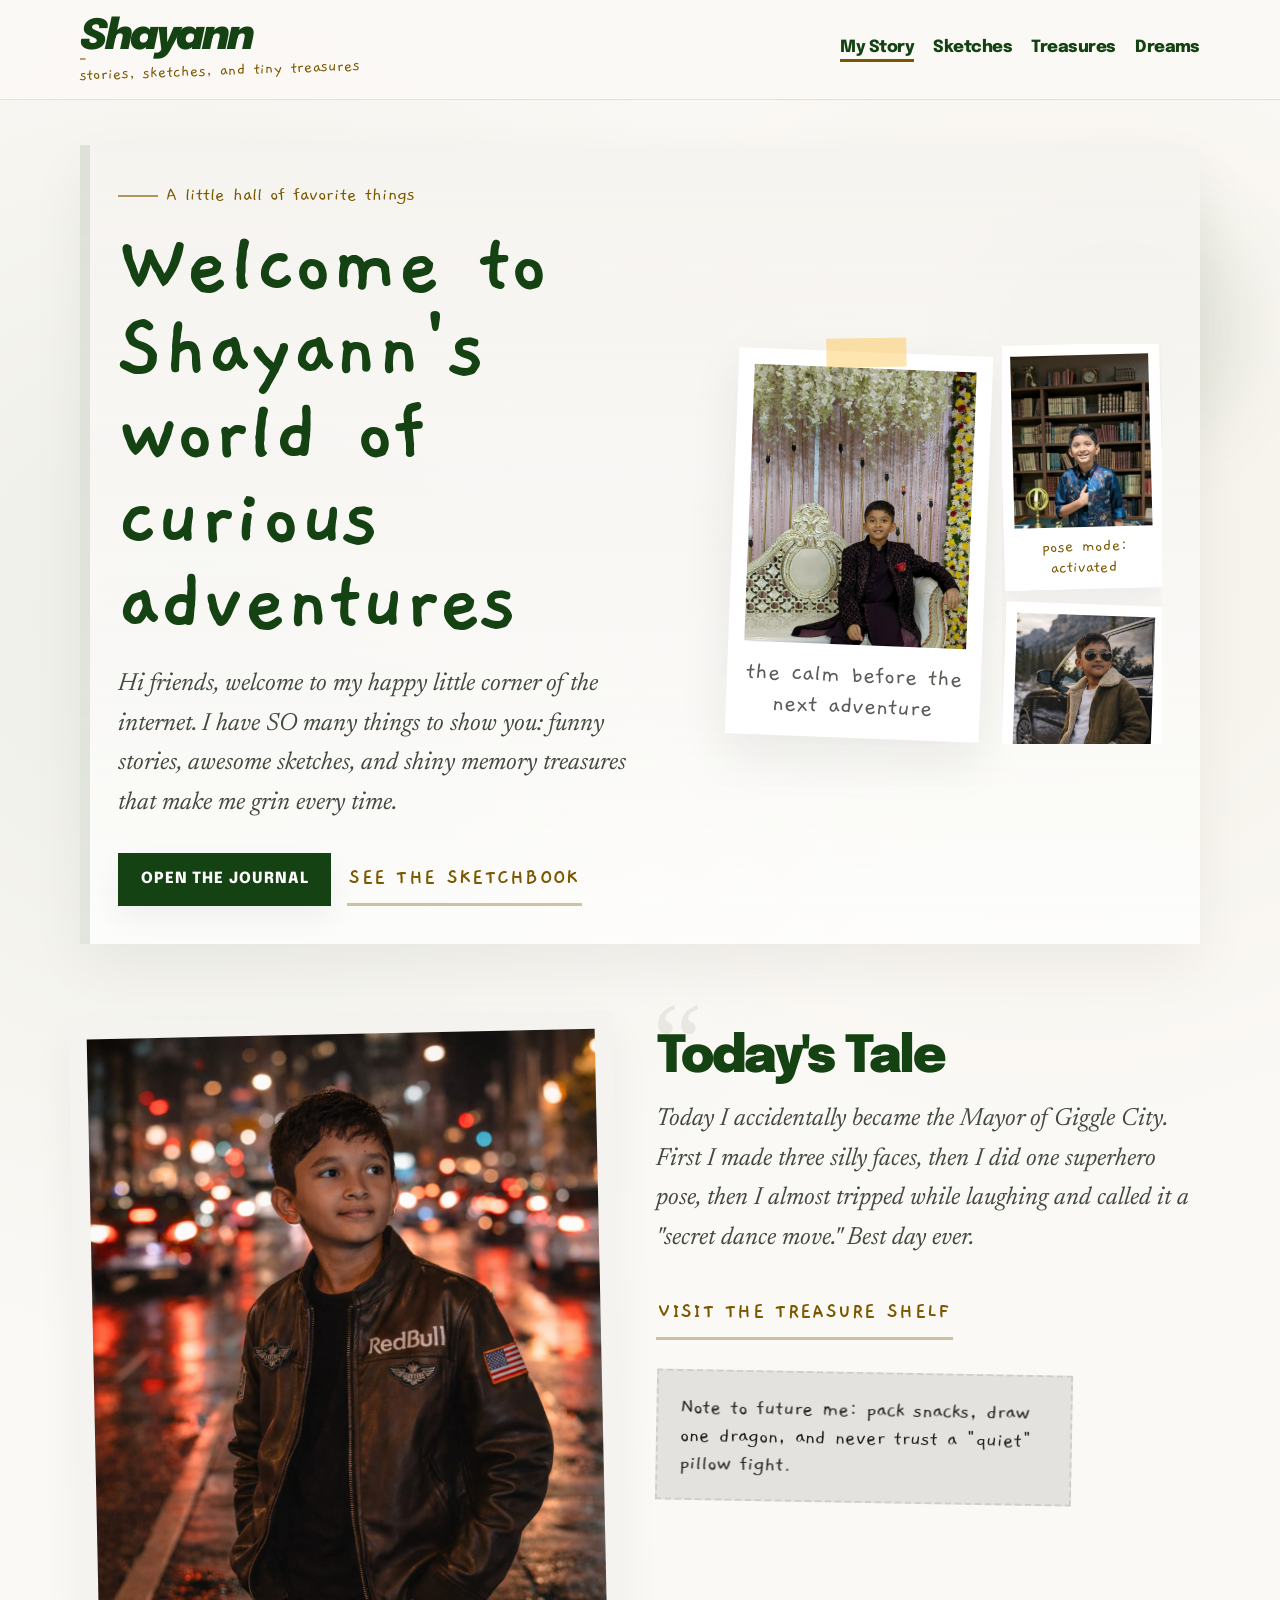
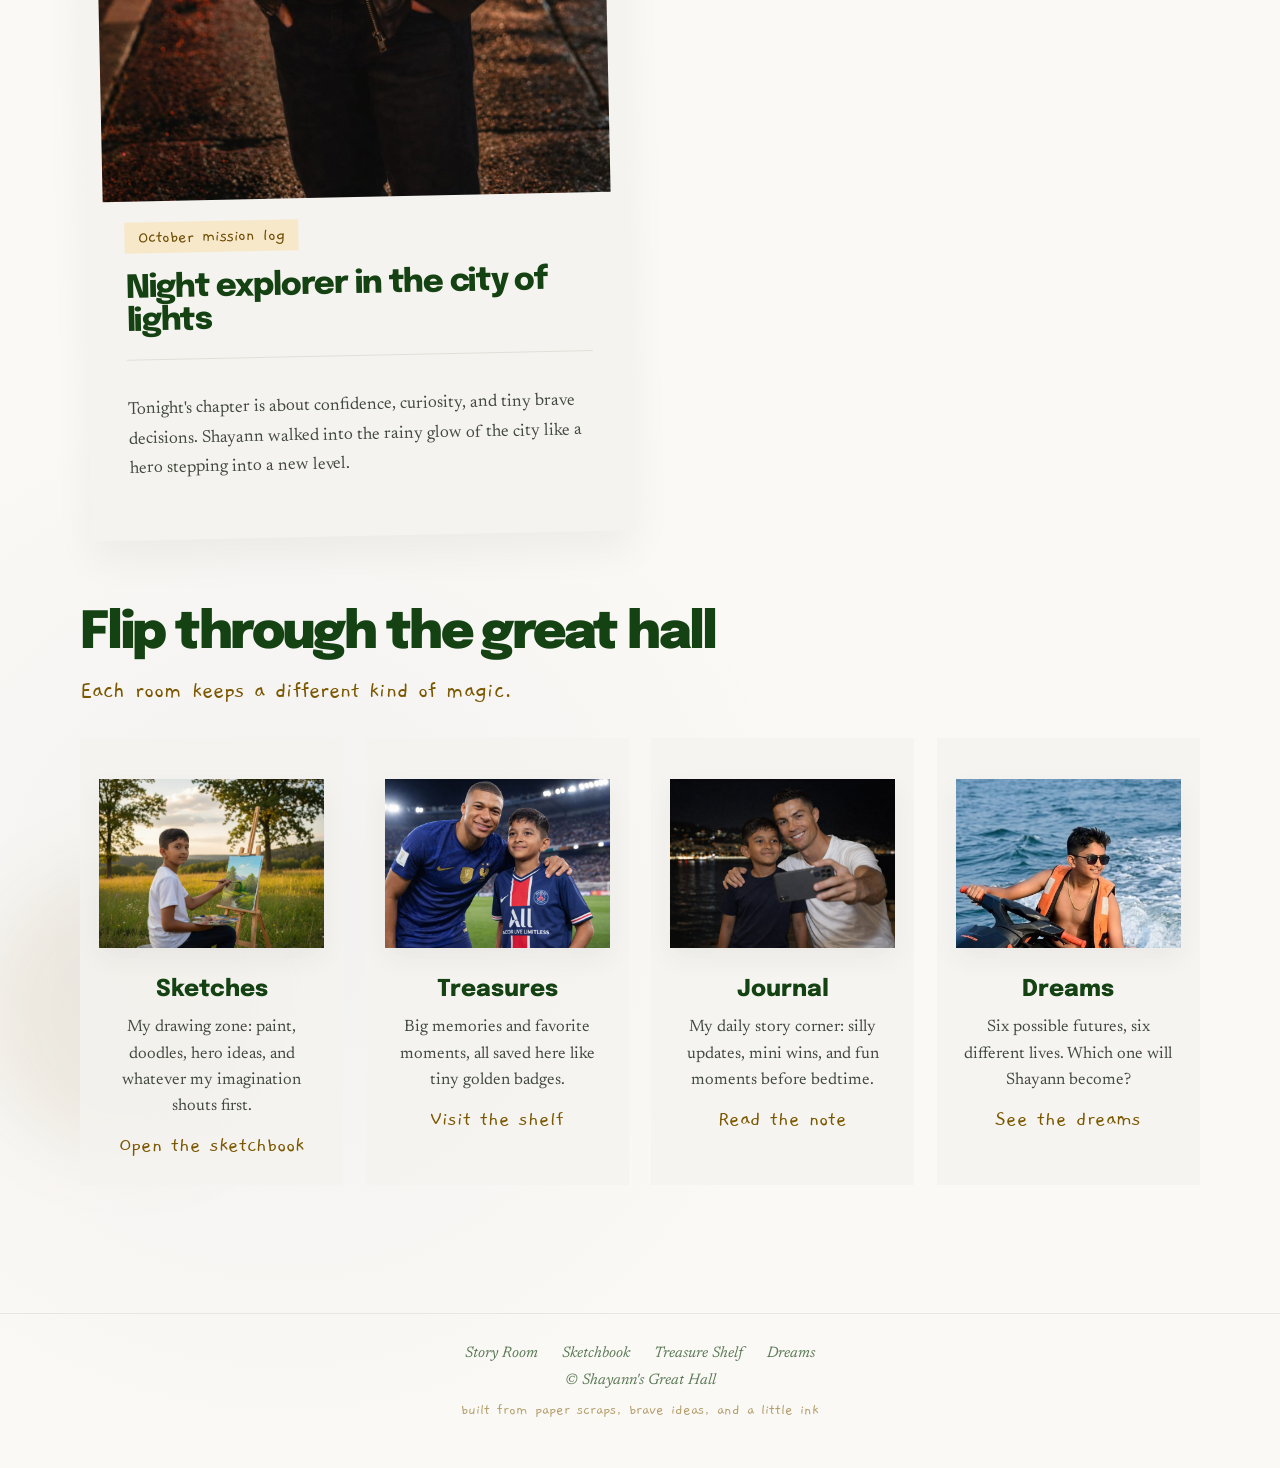
==== commit e7a11cac: "Refactor code structure for improved readability and maintainability" ====
--- a/site/index.html
+++ b/site/index.html
@@ -4,6 +4,7 @@
     <meta charset="utf-8" />
     <meta name="viewport" content="width=device-width, initial-scale=1.0" />
     <title>Shayann | My Story</title>
+    <link rel="icon" type="image/jpeg" href="assets/images/favicon-anime-lunch.jpeg" />
     <link rel="preconnect" href="https://fonts.googleapis.com" />
     <link rel="preconnect" href="https://fonts.gstatic.com" crossorigin />
     <link
--- a/site/assets/styles.css
+++ b/site/assets/styles.css
@@ -38,6 +38,22 @@
   }
 }
 
+@keyframes brandWiggle {
+  0%,
+  100% {
+    transform: rotate(0deg) translateY(0);
+  }
+  25% {
+    transform: rotate(-2deg) translateY(-1px);
+  }
+  50% {
+    transform: rotate(2deg) translateY(-2px);
+  }
+  75% {
+    transform: rotate(-1deg) translateY(-1px);
+  }
+}
+
 * {
   box-sizing: border-box;
 }
@@ -111,6 +127,8 @@
 }
 
 .brand-mark {
+  position: relative;
+  display: inline-block;
   font-family: "Epilogue", sans-serif;
   font-size: clamp(2rem, 4vw, 2.6rem);
   font-weight: 900;
@@ -118,6 +136,39 @@
   color: var(--primary);
   letter-spacing: -0.06em;
   line-height: 0.95;
+  transform-origin: left center;
+  transition: color var(--motion-fast) ease, text-shadow var(--motion-mid) ease;
+}
+
+.brand-mark::after {
+  content: "";
+  position: absolute;
+  left: 0;
+  bottom: -0.18rem;
+  width: 100%;
+  height: 0.14rem;
+  background: rgba(123, 88, 0, 0.55);
+  transform: scaleX(0.02);
+  transform-origin: left;
+  transition: transform var(--motion-mid) ease;
+}
+
+.brand-lockup:hover .brand-mark,
+.brand-mark:focus-visible {
+  color: #0f5a18;
+  text-shadow: 0 6px 16px rgba(21, 66, 18, 0.18);
+  animation: brandWiggle 500ms ease;
+}
+
+.brand-lockup:hover .brand-mark::after,
+.brand-mark:focus-visible::after {
+  transform: scaleX(1);
+}
+
+.brand-lockup:hover .brand-note,
+.brand-mark:focus-visible + .brand-note {
+  transform: rotate(-1deg) translateX(4px);
+  transition: transform var(--motion-fast) ease;
 }
 
 .brand-note {
